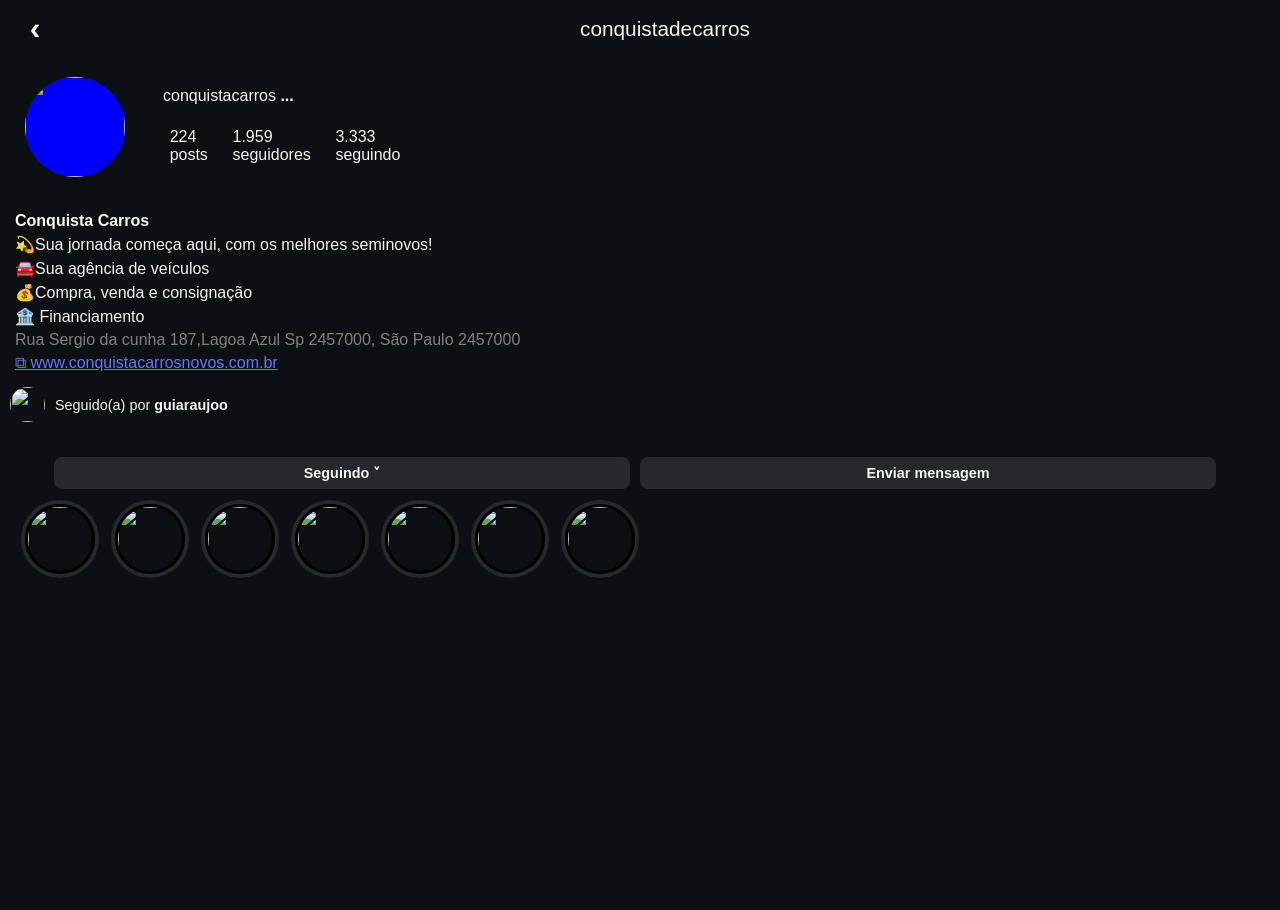
==== Pagina_Instagram/index.html @ 1b1b03c7 "Adicionado novos itens +Adicionado seguidor comum +Adicionado Destaques iniciais" ====
<!DOCTYPE html>
<html lang="pr-br">

<head>
    <meta charset="UTF-8">
    <meta name="viewport" content="width=device-width, initial-scale=1.0">
    <title>Instagram</title>
    <style>
        * {
            margin: 0px;
            padding: 0px;
            box-sizing: border-box;
            color: whitesmoke;
            font-family: Arial, Helvetica, sans-serif;
        }

        body {
            background-color: #0c1014;
            height: 100vh;
            width: 100vw;
        }

        header {
            display: flex;
            flex-flow: row nowrap;
            justify-content: center;
            align-items: center;
            margin: 10px;
        }

        header>#btnVoltar {
            background-color: rgba(0, 0, 0, 0);
            font-size: 2em;
            border: 0px;

            flex-basis: 50px;
            align-self: center;
        }

        header>#btnVoltar:hover {
            cursor: pointer;
        }

        header>#perfilHeader {
            font-size: 1.3em;
            margin: auto;
        }

        main {
            margin-top: 30px;
        }

        main>#cardPerfil {
            width: 90vw;
            margin-bottom: 35px;
            margin-left: 15px;

            display: flex;
        }

        main>section>#infoPerfil {
            padding: 10px;
            width: 280px;

            display: flex;
            flex-flow: row wrap;
        }

        main>section>#fotoPerfil {
            width: 100px;
            height: 100px;
            border-radius: 50%;
            background-color: blue;

            float: left;
            margin: 0px 10px 0px 10px;
        }

        main>section>#fotoPerfil:hover {
            cursor: pointer;
        }

        main>section>div>#perfilMain {
            margin-bottom: 15px;
            margin-left: 18px;

            flex-basis: 90%;
            flex-grow: 1;
        }

        main>section>div>#perfilMain:hover {
            cursor: pointer;
        }

        section>#infoPerfil>#dadosPerfil {

            display: flex;
            justify-content: space-evenly;
            align-items: center;
        }


        #dadosPerfil>.perfilItem {
            margin-left: 20px;

            flex-basis: 30px;
        }

        #dadosPerfil>.perfilItem:hover {
            cursor: pointer;
        }

        #dadosPerfil>#posts:hover {
            cursor: text;
        }

        main>#bioPerfil p {
            width: 90vw;
            margin: 5px;
            margin-left: 15px;
        }

        main>#boxSC {
            margin-top: 15px;
            width: 60vw;

            display: flex;
            align-items: center;
        }

        main>#boxSC:hover {
            cursor: pointer;
        }

        main>#boxSC>p {
            font-size: 0.9em;
        }

        section>#seguidorComun {
            width: 35px;
            height: 35px;
            border-radius: 50%;
            margin-left: 10px;
            margin-right: 10px;

            flex-basis: 35px;
        }

        section>#interacao {
            margin-top: 35px;
            width: 100%;

            display: flex;
            justify-content: center;
        }

        section>#interacao>.btnInt {
            background-color: #25292e;
            border: 0px;
            padding: 8px;
            border-radius: 8px;
            font-size: 0.9em;
            margin-right: 10px;

            flex-basis: 45vw;
        }

        section>#interacao>.btnInt:hover {
            background-color: #444c55;
        }

        #boxDestaques {
            padding: 15px;
            width: 95%;
            overflow: auto;

            display: flex;
            flex-flow: row nowrap;
            align-items: center;
        }

        ::-webkit-scrollbar {
            display: none;
        }

        section>.itemDestaque {
            width: 70px;
            height: 70px;
            border-radius: 50%;
            box-shadow: 0 0 0 4px #25292e;
            border: 3px solid black;
            margin: 0px 10px;

            flex-shrink: 0;
            flex-grow: 0;
        }
    </style>

</head>

<body>
    <header>
        <button id="btnVoltar">

            <botao><strong>‹</strong>
        </button>
        <p id="perfilHeader">conquistadecarros</p>
    </header>
    <main>
        <section id="cardPerfil">
            <img src="https://blog.autocompara.com.br/wp-content/uploads/2024/06/carros-esportivos.jpeg"
                id="fotoPerfil"></img>
            <div id="infoPerfil">
                <p id="perfilMain">conquistacarros <strong>...</strong></p>
                <div id="dadosPerfil">
                    <p class="perfilItem" id="posts">224 posts</p>
                    <p class="perfilItem" id="seguidores">1.959 seguidores</p>
                    <p class="perfilItem" id="seguindo">3.333 seguindo</p>
                </div>
            </div>
        </section>
        <section id="bioPerfil">
            <p><strong>Conquista Carros</strong></p>
            <p>💫Sua jornada começa aqui, com os melhores seminovos!</p>
            <p>🚘Sua agência de veículos</p>
            <p>💰Compra, venda e consignação</p>
            <p>🏦 Financiamento</p>
            <p style="color:gray;">Rua Sergio da cunha 187,Lagoa Azul Sp 2457000, São Paulo 2457000</p>
            <p> <a style="color:#6e70ff;" href="http://www.conquistacarrosnovos.com.br">
                    ⧉ www.conquistacarrosnovos.com.br</a></p>
        </section>
        <section id="boxSC">
            <img id="seguidorComun"
                src="https://plus.unsplash.com/premium_photo-1689530775582-83b8abdb5020?w=500&auto=format&fit=crop&q=60&ixlib=rb-4.1.0&ixid=M3wxMjA3fDB8MHxzZWFyY2h8MXx8cGVzc29hJTIwYWxlYXQlQzMlQjNyaWF8ZW58MHx8MHx8fDA%3D"
                alt="">
            <p>Seguido(a) por <strong>guiaraujoo</strong></p>
        </section>
        <section>
            <div id="interacao">
                <button class="btnInt"><strong>Seguindo ˅ </strong> </button>
                <button class="btnInt"><strong>Enviar mensagem</strong></button>
            </div>
        </section>

        <section id="boxDestaques">
            <img class="itemDestaque"
                src="https://garagem360.com.br/wp-content/uploads/2021/12/volkswagen_gol_power_6.jpeg" alt="">
            <img class="itemDestaque"
                src="https://garagem360.com.br/wp-content/uploads/2021/12/volkswagen_gol_power_6.jpeg" alt="">
            <img class="itemDestaque"
                src="https://www.comprecar.com.br/storage/vehicles/thumb/ed3e08fd-9a3f-4978-8001-3b083bf910c9.webp"
                alt="">
            <img class="itemDestaque"
                src="https://redecredauto-blog.s3.sa-east-1.amazonaws.com/wp-content/uploads/2023/11/09171520/278695-compra-de-carros-usados-com-muitos-quilometros-rodados-vale-a-pena.jpg"
                alt="">
            <img class="itemDestaque"
                src="https://encrypted-tbn0.gstatic.com/images?q=tbn:ANd9GcQ0_RZX6P9rd5y6rf4vx3upo7INqJicwXVPDw&s"
                alt="">
            <img class="itemDestaque"
                src="https://portal.comunique-se.com.br/wp-content/uploads/2023/05/6d7c844b-58ec-4c28-bd93-8903c6d6c27c.jpg"
                alt="">
            <img class="itemDestaque"
                src="https://garagem360.com.br/wp-content/uploads/2021/12/volkswagen_gol_power_6.jpeg" alt="">
        </section>
    </main>
</body>

</html>
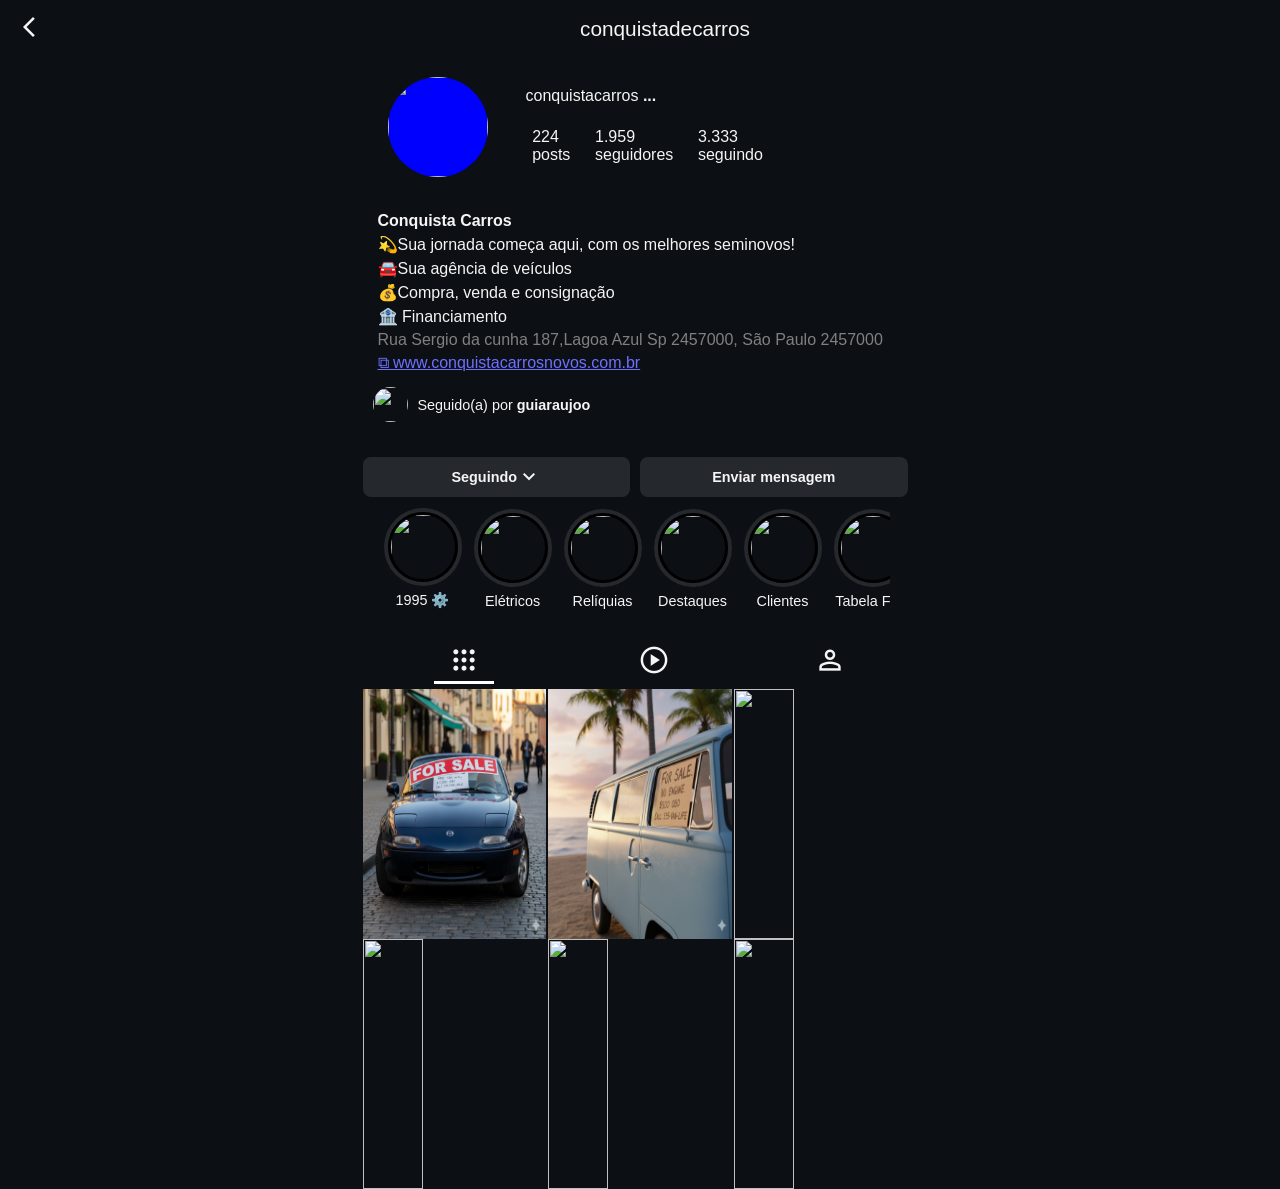
==== commit 0d8c9033: "Design +Adicionado Design das publicações +Adicionado Colunas de conteudo" ====
--- a/Pagina_Instagram/index.html
+++ b/Pagina_Instagram/index.html
@@ -5,6 +5,11 @@
     <meta charset="UTF-8">
     <meta name="viewport" content="width=device-width, initial-scale=1.0">
     <title>Instagram</title>
+
+    <link rel="stylesheet"
+        href="https://fonts.googleapis.com/css2?family=Material+Symbols+Outlined:opsz,wght,FILL,GRAD@20..48,100..700,0..1,-50..200" />
+
+
     <style>
         * {
             margin: 0px;
@@ -47,7 +52,9 @@
         }
 
         main {
+            margin: auto;
             margin-top: 30px;
+            max-width: 555px;
         }
 
         main>#cardPerfil {
@@ -162,6 +169,9 @@
             font-size: 0.9em;
             margin-right: 10px;
 
+            display: flex;
+            align-items: center;
+            justify-content: center;
             flex-basis: 45vw;
         }
 
@@ -183,7 +193,7 @@
             display: none;
         }
 
-        section>.itemDestaque {
+        section>div>.itemDestaque {
             width: 70px;
             height: 70px;
             border-radius: 50%;
@@ -194,6 +204,43 @@
             flex-shrink: 0;
             flex-grow: 0;
         }
+
+        section>.story {
+            display: flex;
+            flex-flow: column wrap;
+            align-items: center;
+        }
+
+        section>.story>p {
+            font-size: 0.9em;
+            margin-top: 10px;
+        }
+
+        section>#selecaoConteudo {
+
+            margin-top: 20px;
+
+            display: flex;
+            justify-content: space-around;
+        }
+
+        .itemConteudo {
+            font-size: 2em;
+        }
+
+        #publicacoes {
+            padding-top: 5px;
+            width: 100%;
+
+            display: flex;
+            flex-flow: row wrap;
+            justify-content: space-between;
+        }
+
+        .itemPublicacao {
+            width: calc(100% /3 - 1px);
+            height: 250px;
+        }
     </style>
 
 </head>
@@ -202,7 +249,9 @@
     <header>
         <button id="btnVoltar">
 
-            <botao><strong>‹</strong>
+            <botao><strong><span class="material-symbols-outlined">
+                        arrow_back_ios
+                    </span></strong>
         </button>
         <p id="perfilHeader">conquistadecarros</p>
     </header>
@@ -237,30 +286,85 @@
         </section>
         <section>
             <div id="interacao">
-                <button class="btnInt"><strong>Seguindo ˅ </strong> </button>
+                <button class="btnInt"><strong style="display: flex; align-items: center;">Seguindo <span
+                            class="material-symbols-outlined">
+                            stat_minus_1
+                        </span></strong> </button>
                 <button class="btnInt"><strong>Enviar mensagem</strong></button>
             </div>
         </section>
 
         <section id="boxDestaques">
-            <img class="itemDestaque"
-                src="https://garagem360.com.br/wp-content/uploads/2021/12/volkswagen_gol_power_6.jpeg" alt="">
-            <img class="itemDestaque"
-                src="https://garagem360.com.br/wp-content/uploads/2021/12/volkswagen_gol_power_6.jpeg" alt="">
-            <img class="itemDestaque"
-                src="https://www.comprecar.com.br/storage/vehicles/thumb/ed3e08fd-9a3f-4978-8001-3b083bf910c9.webp"
-                alt="">
-            <img class="itemDestaque"
-                src="https://redecredauto-blog.s3.sa-east-1.amazonaws.com/wp-content/uploads/2023/11/09171520/278695-compra-de-carros-usados-com-muitos-quilometros-rodados-vale-a-pena.jpg"
-                alt="">
-            <img class="itemDestaque"
-                src="https://encrypted-tbn0.gstatic.com/images?q=tbn:ANd9GcQ0_RZX6P9rd5y6rf4vx3upo7INqJicwXVPDw&s"
-                alt="">
-            <img class="itemDestaque"
-                src="https://portal.comunique-se.com.br/wp-content/uploads/2023/05/6d7c844b-58ec-4c28-bd93-8903c6d6c27c.jpg"
-                alt="">
-            <img class="itemDestaque"
-                src="https://garagem360.com.br/wp-content/uploads/2021/12/volkswagen_gol_power_6.jpeg" alt="">
+            <div class="story">
+                <img class="itemDestaque"
+                    src="https://cdn.autopapo.com.br/box/uploads/2021/07/09184034/chevrolet-chevette-sl-de-frente.jpg"
+                    alt="">
+                <p>1995 ⚙️</p>
+            </div>
+            <div class="story">
+                <img class="itemDestaque"
+                    src="https://classic.exame.com/wp-content/uploads/2024/11/ED1269_Casual_Carro1.jpg?quality=70&strip=info&w=1024"
+                    alt="">
+                <p>Elétricos</p>
+            </div>
+            <div class="story">
+                <img class="itemDestaque"
+                    src="https://www.comprecar.com.br/storage/vehicles/thumb/ed3e08fd-9a3f-4978-8001-3b083bf910c9.webp"
+                    alt="">
+                <p>Relíquias</p>
+            </div>
+            <div class="story">
+                <img class="itemDestaque"
+                    src="https://redecredauto-blog.s3.sa-east-1.amazonaws.com/wp-content/uploads/2023/11/09171520/278695-compra-de-carros-usados-com-muitos-quilometros-rodados-vale-a-pena.jpg"
+                    alt="">
+                <p>Destaques</p>
+            </div>
+            <div class="story">
+                <img class="itemDestaque"
+                    src="https://encrypted-tbn0.gstatic.com/images?q=tbn:ANd9GcQ0_RZX6P9rd5y6rf4vx3upo7INqJicwXVPDw&s"
+                    alt="">
+                <p>Clientes</p>
+            </div>
+            <div class="story">
+                <img class="itemDestaque"
+                    src="https://portal.comunique-se.com.br/wp-content/uploads/2023/05/6d7c844b-58ec-4c28-bd93-8903c6d6c27c.jpg"
+                    alt="">
+                <p>Tabela Fipe</p>
+            </div>
+            <div class="story">
+                <img class="itemDestaque" src="https://blog.superbid.net/wp-content/uploads/2021/09/Reliant-Robin.jpg"
+                    alt="">
+                <p>Modificados</p>
+            </div>
+        </section>
+        <section>
+            <div id="selecaoConteudo">
+                <div><span class="material-symbols-outlined itemConteudo"
+                        style="width: 60px; height: 40px; border-bottom: 3px solid white; text-align: center;">
+                        apps
+                    </span></div>
+                <div><span class="material-symbols-outlined itemConteudo">
+                        play_circle
+                    </span></div>
+                <div><span class="material-symbols-outlined itemConteudo">
+                        person
+                    </span></div>
+            </div>
+            <div id="publicacoes">
+                <img class="itemPublicacao" src="imagens/car1.png" alt="">
+                <img class="itemPublicacao" src="imagens/car2.png" alt="">
+                <img class="itemPublicacao"
+                    src="https://encrypted-tbn0.gstatic.com/images?q=tbn:ANd9GcRXSmokYnrbGhDE2lZcWLGlzHxULhM4pW9LsA&s"
+                    alt="">
+                <img class="itemPublicacao" src="https://www.autoracing.com.br/wp-content/uploads/2019/02/image001.jpg"
+                    alt="">
+                <img class="itemPublicacao"
+                    src="https://encrypted-tbn0.gstatic.com/images?q=tbn:ANd9GcRItrUZjrbVXnxgFd7YKrxcLmFRxy5PTVy1Mg&s"
+                    alt="">
+                <img class="itemPublicacao"
+                    src="https://cdn.acritica.net/img/pc/920/600/dn_arquivo/2025/12/1765505735.jpg" alt="">
+            </div>
+
         </section>
     </main>
 </body>
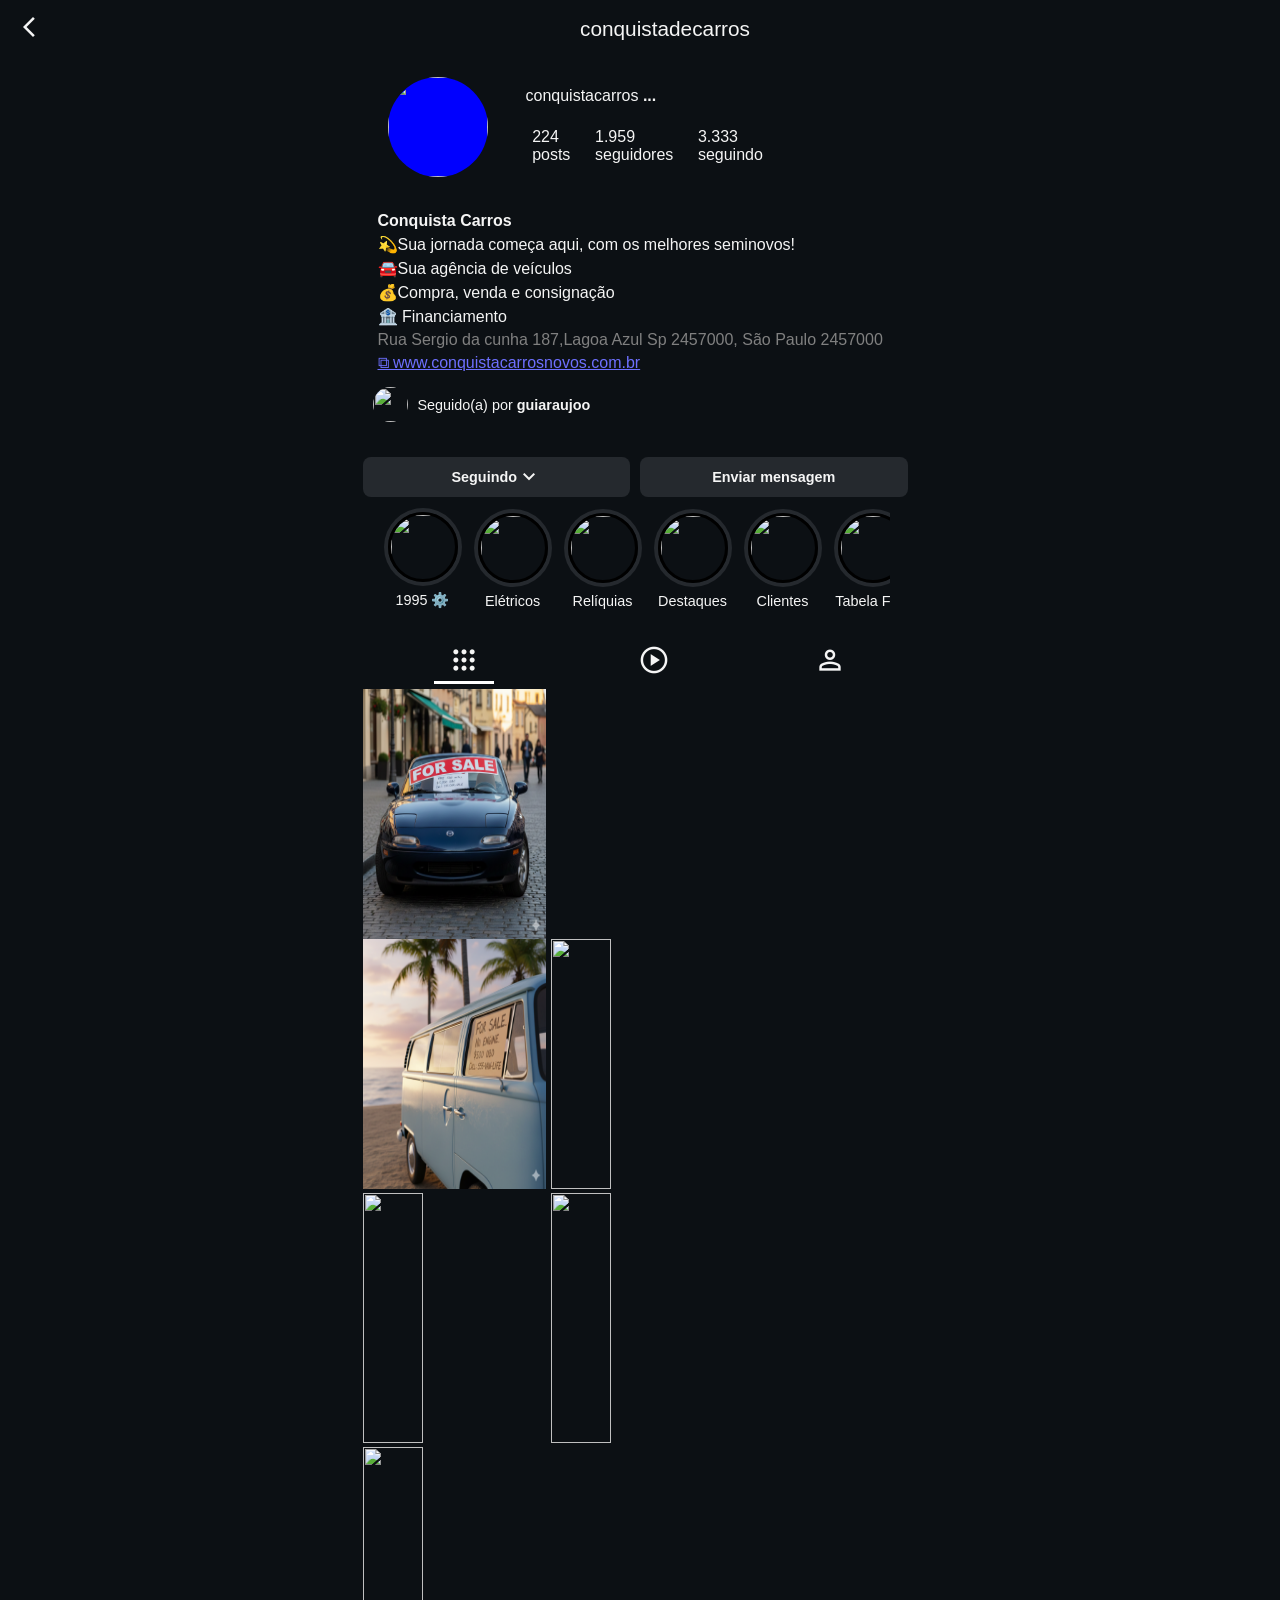
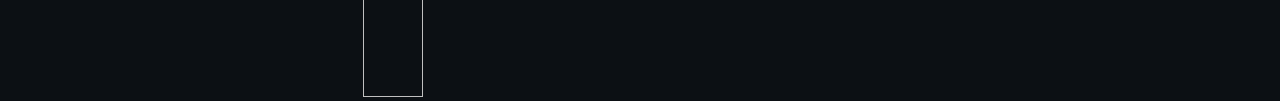
==== commit 66d0941b: "Update index.html" ====
--- a/Pagina_Instagram/index.html
+++ b/Pagina_Instagram/index.html
@@ -351,7 +351,7 @@
                     </span></div>
             </div>
             <div id="publicacoes">
-                <img class="itemPublicacao" src="imagens/car1.png" alt="">
+                <img class="itemPublicacao" src="imagens/car1.png" alt=""> </div>
                 <img class="itemPublicacao" src="imagens/car2.png" alt="">
                 <img class="itemPublicacao"
                     src="https://encrypted-tbn0.gstatic.com/images?q=tbn:ANd9GcRXSmokYnrbGhDE2lZcWLGlzHxULhM4pW9LsA&s"
@@ -367,6 +367,9 @@
 
         </section>
     </main>
+    <script>
+        
+    </script>
 </body>
 
 </html>
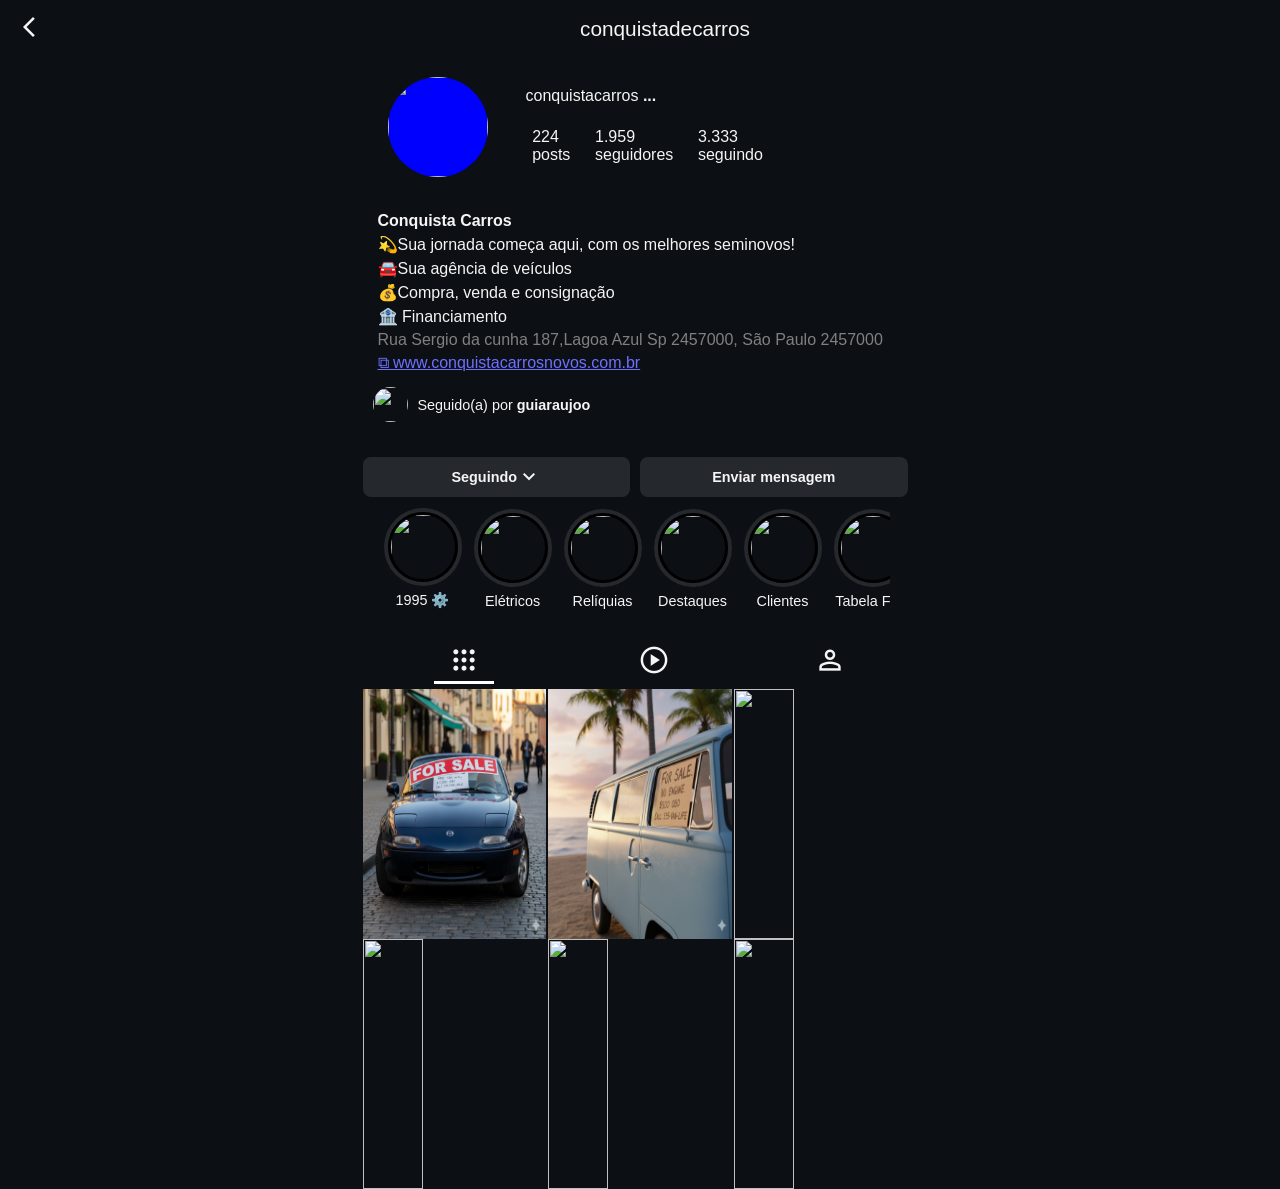
==== commit e69fc9a5: "Update index.html" ====
--- a/Pagina_Instagram/index.html
+++ b/Pagina_Instagram/index.html
@@ -351,7 +351,7 @@
                     </span></div>
             </div>
             <div id="publicacoes">
-                <img class="itemPublicacao" src="imagens/car1.png" alt=""> </div>
+                <img class="itemPublicacao" src="imagens/car1.png" alt="">
                 <img class="itemPublicacao" src="imagens/car2.png" alt="">
                 <img class="itemPublicacao"
                     src="https://encrypted-tbn0.gstatic.com/images?q=tbn:ANd9GcRXSmokYnrbGhDE2lZcWLGlzHxULhM4pW9LsA&s"
@@ -367,9 +367,6 @@
 
         </section>
     </main>
-    <script>
-        
-    </script>
 </body>
 
 </html>
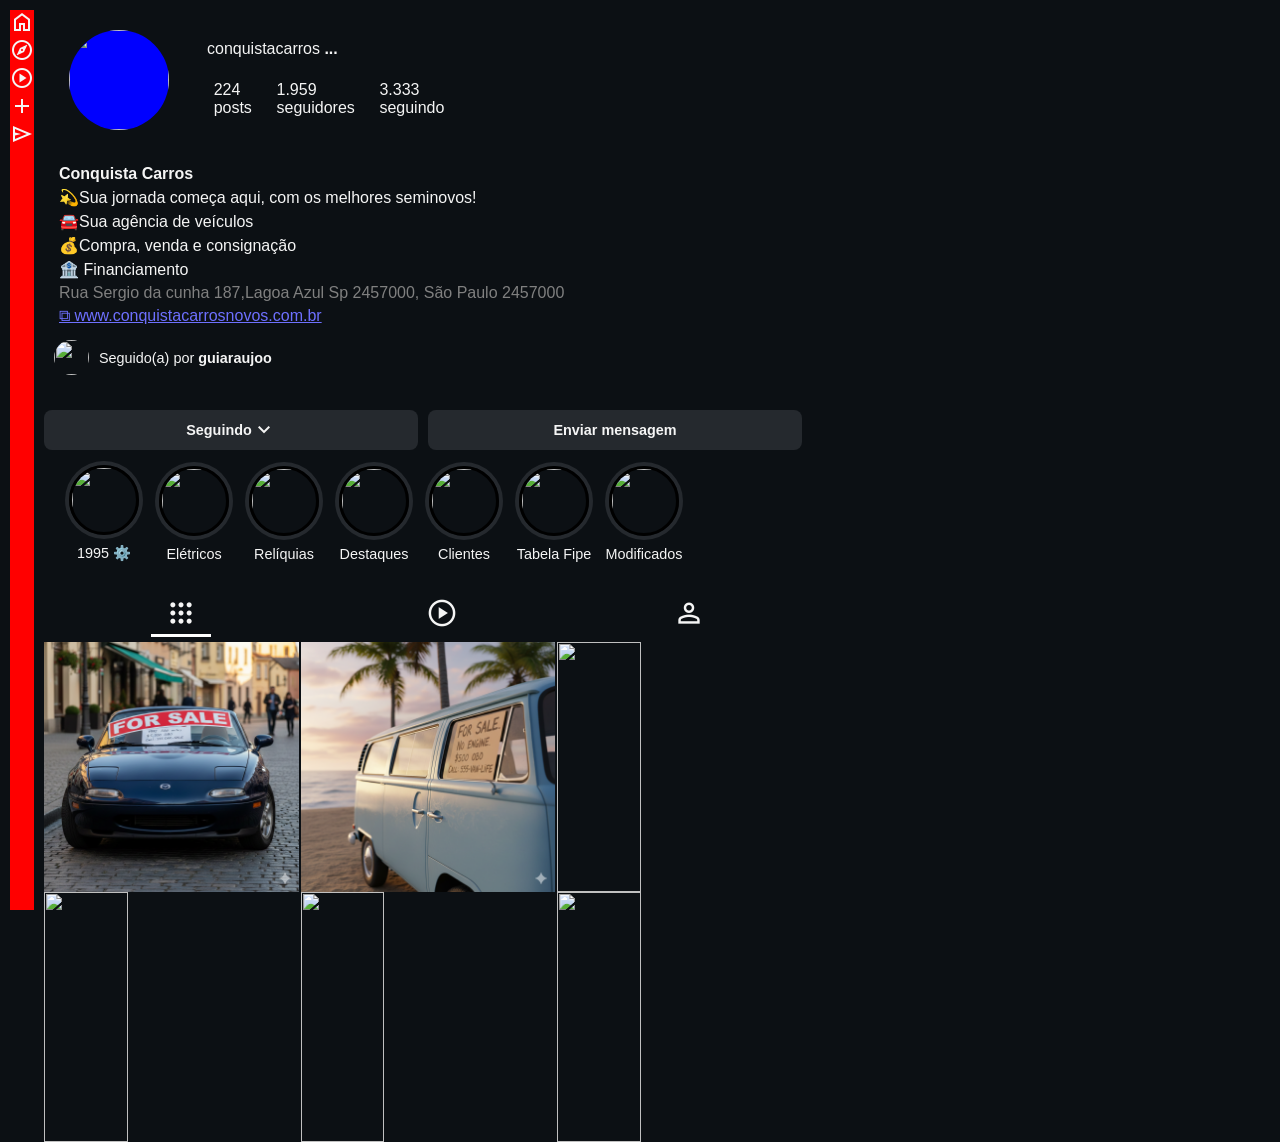
==== commit 9a512e73: "Adicionando Responsividade!" ====
--- a/Pagina_Instagram/index.html
+++ b/Pagina_Instagram/index.html
@@ -8,248 +8,36 @@
 
     <link rel="stylesheet"
         href="https://fonts.googleapis.com/css2?family=Material+Symbols+Outlined:opsz,wght,FILL,GRAD@20..48,100..700,0..1,-50..200" />
-
-
-    <style>
-        * {
-            margin: 0px;
-            padding: 0px;
-            box-sizing: border-box;
-            color: whitesmoke;
-            font-family: Arial, Helvetica, sans-serif;
-        }
-
-        body {
-            background-color: #0c1014;
-            height: 100vh;
-            width: 100vw;
-        }
-
-        header {
-            display: flex;
-            flex-flow: row nowrap;
-            justify-content: center;
-            align-items: center;
-            margin: 10px;
-        }
-
-        header>#btnVoltar {
-            background-color: rgba(0, 0, 0, 0);
-            font-size: 2em;
-            border: 0px;
-
-            flex-basis: 50px;
-            align-self: center;
-        }
-
-        header>#btnVoltar:hover {
-            cursor: pointer;
-        }
-
-        header>#perfilHeader {
-            font-size: 1.3em;
-            margin: auto;
-        }
-
-        main {
-            margin: auto;
-            margin-top: 30px;
-            max-width: 555px;
-        }
-
-        main>#cardPerfil {
-            width: 90vw;
-            margin-bottom: 35px;
-            margin-left: 15px;
-
-            display: flex;
-        }
-
-        main>section>#infoPerfil {
-            padding: 10px;
-            width: 280px;
-
-            display: flex;
-            flex-flow: row wrap;
-        }
-
-        main>section>#fotoPerfil {
-            width: 100px;
-            height: 100px;
-            border-radius: 50%;
-            background-color: blue;
-
-            float: left;
-            margin: 0px 10px 0px 10px;
-        }
-
-        main>section>#fotoPerfil:hover {
-            cursor: pointer;
-        }
-
-        main>section>div>#perfilMain {
-            margin-bottom: 15px;
-            margin-left: 18px;
-
-            flex-basis: 90%;
-            flex-grow: 1;
-        }
-
-        main>section>div>#perfilMain:hover {
-            cursor: pointer;
-        }
-
-        section>#infoPerfil>#dadosPerfil {
-
-            display: flex;
-            justify-content: space-evenly;
-            align-items: center;
-        }
-
-
-        #dadosPerfil>.perfilItem {
-            margin-left: 20px;
-
-            flex-basis: 30px;
-        }
-
-        #dadosPerfil>.perfilItem:hover {
-            cursor: pointer;
-        }
-
-        #dadosPerfil>#posts:hover {
-            cursor: text;
-        }
-
-        main>#bioPerfil p {
-            width: 90vw;
-            margin: 5px;
-            margin-left: 15px;
-        }
-
-        main>#boxSC {
-            margin-top: 15px;
-            width: 60vw;
-
-            display: flex;
-            align-items: center;
-        }
-
-        main>#boxSC:hover {
-            cursor: pointer;
-        }
-
-        main>#boxSC>p {
-            font-size: 0.9em;
-        }
-
-        section>#seguidorComun {
-            width: 35px;
-            height: 35px;
-            border-radius: 50%;
-            margin-left: 10px;
-            margin-right: 10px;
-
-            flex-basis: 35px;
-        }
-
-        section>#interacao {
-            margin-top: 35px;
-            width: 100%;
-
-            display: flex;
-            justify-content: center;
-        }
-
-        section>#interacao>.btnInt {
-            background-color: #25292e;
-            border: 0px;
-            padding: 8px;
-            border-radius: 8px;
-            font-size: 0.9em;
-            margin-right: 10px;
-
-            display: flex;
-            align-items: center;
-            justify-content: center;
-            flex-basis: 45vw;
-        }
-
-        section>#interacao>.btnInt:hover {
-            background-color: #444c55;
-        }
-
-        #boxDestaques {
-            padding: 15px;
-            width: 95%;
-            overflow: auto;
-
-            display: flex;
-            flex-flow: row nowrap;
-            align-items: center;
-        }
-
-        ::-webkit-scrollbar {
-            display: none;
-        }
-
-        section>div>.itemDestaque {
-            width: 70px;
-            height: 70px;
-            border-radius: 50%;
-            box-shadow: 0 0 0 4px #25292e;
-            border: 3px solid black;
-            margin: 0px 10px;
-
-            flex-shrink: 0;
-            flex-grow: 0;
-        }
-
-        section>.story {
-            display: flex;
-            flex-flow: column wrap;
-            align-items: center;
-        }
-
-        section>.story>p {
-            font-size: 0.9em;
-            margin-top: 10px;
-        }
-
-        section>#selecaoConteudo {
-
-            margin-top: 20px;
-
-            display: flex;
-            justify-content: space-around;
-        }
-
-        .itemConteudo {
-            font-size: 2em;
-        }
-
-        #publicacoes {
-            padding-top: 5px;
-            width: 100%;
-
-            display: flex;
-            flex-flow: row wrap;
-            justify-content: space-between;
-        }
-
-        .itemPublicacao {
-            width: calc(100% /3 - 1px);
-            height: 250px;
-        }
-    </style>
+    <link rel="stylesheet" href="estilo/style.css">
+    <link rel="stylesheet" href="estilo/mediaQueries.css">
 
 </head>
 
 <body>
     <header>
+        <div id="menuLateral">
+            <div><span class="material-symbols-outlined iconeFooter">
+                    home
+                </span></div>
+            <div><span class="material-symbols-outlined iconeFooter">
+                    explore
+                </span></div>
+            <div><span class="material-symbols-outlined iconeFooter">
+                    play_circle
+                </span></div>
+            <div><span class="material-symbols-outlined iconeFooter">
+                    add
+                </span></div>
+            <div><span class="material-symbols-outlined iconeFooter">
+                    send
+                </span></div>
+            <div><img style="width: 30px; border-radius: 50%;"
+                    src="https://encrypted-tbn0.gstatic.com/images?q=tbn:ANd9GcRMyJLbSnI5B_R53OxRH_vT6-iD740TaeHsvg&s"
+                    alt=""></div>
+        </div>
         <button id="btnVoltar">
 
-            <botao><strong><span class="material-symbols-outlined">
+            <strong><span class="material-symbols-outlined">
                         arrow_back_ios
                     </span></strong>
         </button>
@@ -367,6 +155,27 @@
 
         </section>
     </main>
+    <br><br>
+    <footer id="menuFooter">
+        <div><span class="material-symbols-outlined iconeFooter">
+                home
+            </span></div>
+        <div><span class="material-symbols-outlined iconeFooter">
+                explore
+            </span></div>
+        <div><span class="material-symbols-outlined iconeFooter">
+                play_circle
+            </span></div>
+        <div><span class="material-symbols-outlined iconeFooter">
+                add
+            </span></div>
+        <div><span class="material-symbols-outlined iconeFooter">
+                send
+            </span></div>
+        <div><img style="width: 30px; border-radius: 50%;"
+                src="https://encrypted-tbn0.gstatic.com/images?q=tbn:ANd9GcRMyJLbSnI5B_R53OxRH_vT6-iD740TaeHsvg&s"
+                alt=""></div>
+    </footer>
 </body>
 
 </html>
--- a/Pagina_Instagram/estilo/style.css
+++ b/Pagina_Instagram/estilo/style.css
@@ -0,0 +1,249 @@
+* {
+    margin: 0px;
+    padding: 0px;
+    box-sizing: border-box;
+    color: whitesmoke;
+    font-family: Arial, Helvetica, sans-serif;
+}
+
+body {
+    background-color: #0c1014;
+    height: 100vh;
+    width: 100vw;
+
+    display: flex;
+}
+
+header {
+    display: flex;
+    flex-flow: row nowrap;
+    justify-content: center;
+    align-items: center;
+    margin: 10px;
+}
+
+header>#btnVoltar {
+    background-color: rgba(0, 0, 0, 0);
+    font-size: 2em;
+    border: 0px;
+
+    flex-basis: 50px;
+    align-self: center;
+}
+
+header>#btnVoltar:hover {
+    cursor: pointer;
+}
+
+header>#perfilHeader {
+    font-size: 1.3em;
+    margin: auto;
+}
+
+main {
+    justify-content: center;
+    margin-top: 30px;
+    max-width: 768px;
+}
+
+main>#cardPerfil {
+    width: 90vw;
+    margin-bottom: 35px;
+    margin-left: 15px;
+
+    display: flex;
+}
+
+main>section>#infoPerfil {
+    padding: 10px;
+    width: 280px;
+
+    display: flex;
+    flex-flow: row wrap;
+}
+
+main>section>#fotoPerfil {
+    width: 100px;
+    height: 100px;
+    border-radius: 50%;
+    background-color: blue;
+
+    float: left;
+    margin: 0px 10px 0px 10px;
+}
+
+main>section>#fotoPerfil:hover {
+    cursor: pointer;
+}
+
+main>section>div>#perfilMain {
+    margin-bottom: 15px;
+    margin-left: 18px;
+
+    flex-basis: 90%;
+    flex-grow: 1;
+}
+
+main>section>div>#perfilMain:hover {
+    cursor: pointer;
+}
+
+section>#infoPerfil>#dadosPerfil {
+
+    display: flex;
+    justify-content: space-evenly;
+    align-items: center;
+}
+
+
+#dadosPerfil>.perfilItem {
+    margin-left: 20px;
+
+    flex-basis: 30px;
+}
+
+#dadosPerfil>.perfilItem:hover {
+    cursor: pointer;
+}
+
+#dadosPerfil>#posts:hover {
+    cursor: text;
+}
+
+main>#bioPerfil p {
+    width: 90vw;
+    margin: 5px;
+    margin-left: 15px;
+}
+
+main>#boxSC {
+    margin-top: 15px;
+    width: 60vw;
+
+    display: flex;
+    align-items: center;
+}
+
+main>#boxSC:hover {
+    cursor: pointer;
+}
+
+main>#boxSC>p {
+    font-size: 0.9em;
+}
+
+section>#seguidorComun {
+    width: 35px;
+    height: 35px;
+    border-radius: 50%;
+    margin-left: 10px;
+    margin-right: 10px;
+
+    flex-basis: 35px;
+}
+
+section>#interacao {
+    margin-top: 35px;
+    width: 100%;
+
+    display: flex;
+    justify-content: center;
+}
+
+section>#interacao>.btnInt {
+    background-color: #25292e;
+    border: 0px;
+    padding: 8px;
+    border-radius: 8px;
+    font-size: 0.9em;
+    margin-right: 10px;
+
+    display: flex;
+    align-items: center;
+    justify-content: center;
+    flex-basis: 45vw;
+}
+
+section>#interacao>.btnInt:hover {
+    background-color: #444c55;
+}
+
+#boxDestaques {
+    padding: 15px;
+    width: 95%;
+    overflow: auto;
+
+    display: flex;
+    flex-flow: row nowrap;
+    align-items: center;
+}
+
+::-webkit-scrollbar {
+    display: none;
+}
+
+section>div>.itemDestaque {
+    width: 70px;
+    height: 70px;
+    border-radius: 50%;
+    box-shadow: 0 0 0 4px #25292e;
+    border: 3px solid black;
+    margin: 0px 10px;
+
+    flex-shrink: 0;
+    flex-grow: 0;
+}
+
+section>.story {
+    display: flex;
+    flex-flow: column wrap;
+    align-items: center;
+}
+
+section>.story>p {
+    font-size: 0.9em;
+    margin-top: 10px;
+}
+
+section>#selecaoConteudo {
+
+    margin-top: 20px;
+
+    display: flex;
+    justify-content: space-around;
+}
+
+.itemConteudo {
+    font-size: 2em;
+}
+
+#publicacoes {
+    padding-top: 5px;
+    width: 100%;
+
+    display: flex;
+    flex-flow: row wrap;
+    justify-content: space-between;
+}
+
+.itemPublicacao {
+    width: calc(100% /3 - 1px);
+    height: 250px;
+}
+
+footer#menuFooter {
+    position: fixed;
+    bottom: 0px;
+    background-color: #0c1014;
+    width: 100%;
+    height: 55px;
+
+    display: flex;
+    justify-content: space-evenly;
+    align-items: center;
+}
+
+footer#menuFooter>div>.iconeFooter {
+    color: white;
+    font-size: 2.1em;
+}
--- a/Pagina_Instagram/estilo/mediaQueries.css
+++ b/Pagina_Instagram/estilo/mediaQueries.css
@@ -0,0 +1,36 @@
+@media (min-width: 768px) {
+
+    /*Elementos Desaparecem:*/
+    header>#btnVoltar,
+    footer#menuFooter,
+    header>#perfilHeader {
+        display: none;
+    }
+
+    /*Menu lateral aparece:*/
+    main{
+        width: calc();
+    }
+
+    header {
+        flex-direction: column;
+        align-items: flex-start;
+        justify-content: space-between;
+
+        background-color: red;
+        max-width: 70px;
+        height: 100%;
+    }
+
+    ;
+
+    #menuLateral {
+        display: flex;
+        flex-direction: column;
+        justify-content: space-between;
+    }
+
+
+}
+
+@media (min-width: 768px)
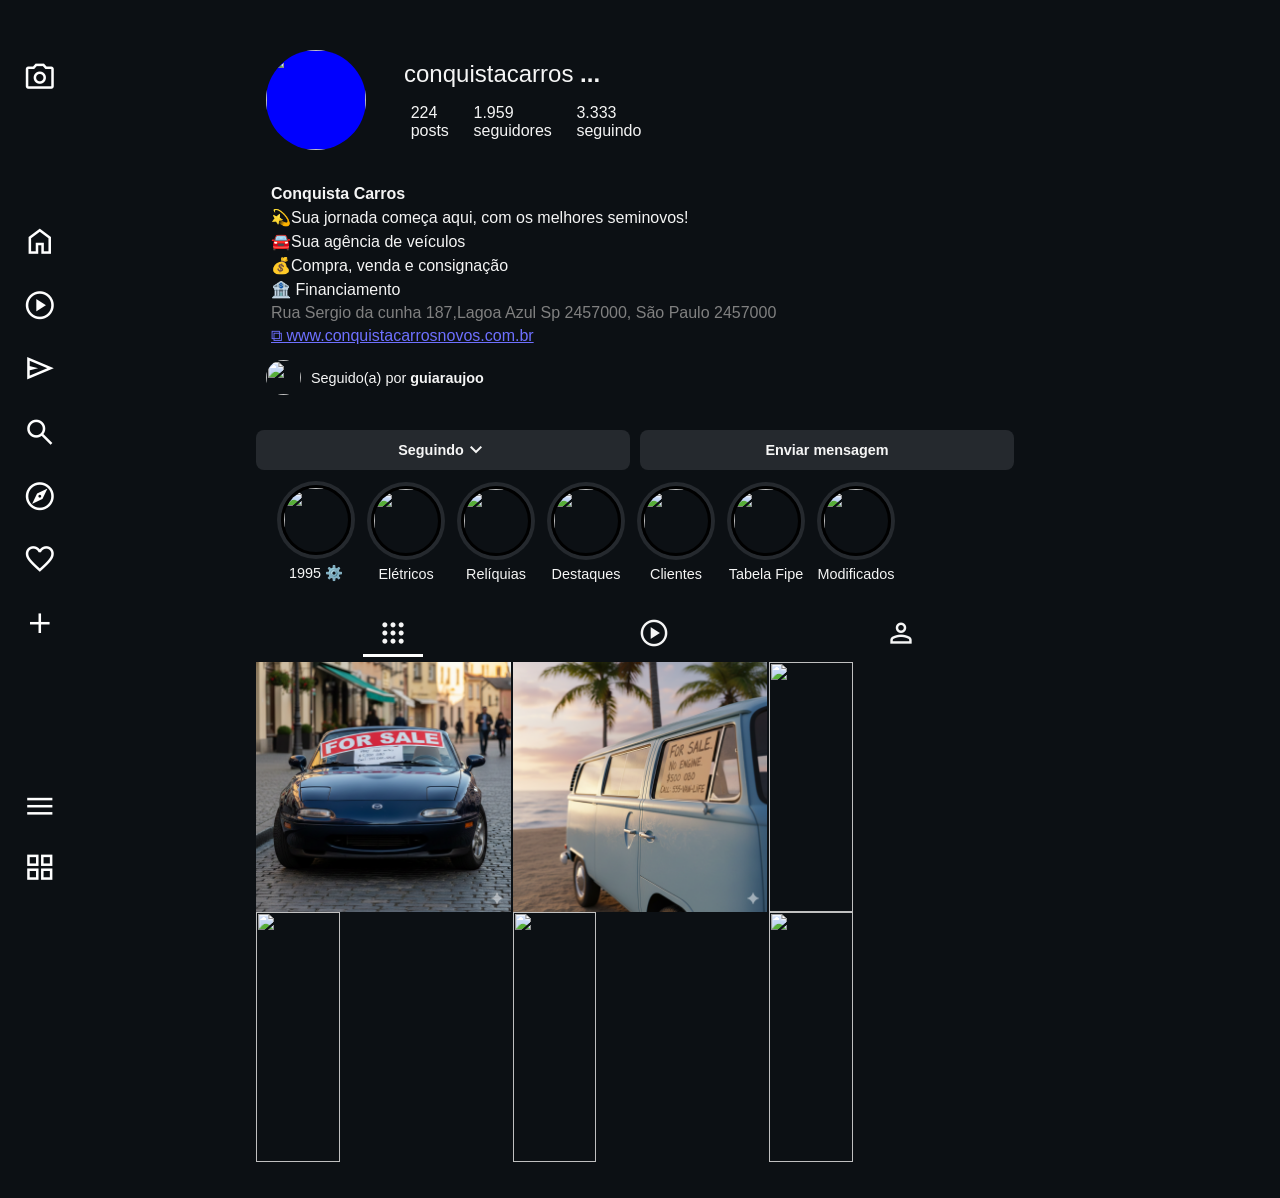
==== commit a689439b: "Alteração nos medias queries + Melhoria de responsividade + Uso de Menu verticial com flex column" ====
--- a/Pagina_Instagram/index.html
+++ b/Pagina_Instagram/index.html
@@ -16,30 +16,69 @@
 <body>
     <header>
         <div id="menuLateral">
-            <div><span class="material-symbols-outlined iconeFooter">
-                    home
-                </span></div>
-            <div><span class="material-symbols-outlined iconeFooter">
-                    explore
-                </span></div>
-            <div><span class="material-symbols-outlined iconeFooter">
-                    play_circle
-                </span></div>
-            <div><span class="material-symbols-outlined iconeFooter">
-                    add
-                </span></div>
-            <div><span class="material-symbols-outlined iconeFooter">
-                    send
-                </span></div>
-            <div><img style="width: 30px; border-radius: 50%;"
-                    src="https://encrypted-tbn0.gstatic.com/images?q=tbn:ANd9GcRMyJLbSnI5B_R53OxRH_vT6-iD740TaeHsvg&s"
-                    alt=""></div>
+
+            <div>
+                <div>
+                    <span class="material-symbols-outlined iconeFooter">
+                        photo_camera
+                    </span>
+                </div>
+            </div>
+
+            <div style="display: flex; flex-flow: column nowrap; justify-content: space-evenly;">
+                <div><span class="material-symbols-outlined iconeFooter">
+                        home
+                    </span></div>
+                <div><span class="material-symbols-outlined iconeFooter">
+                        play_circle
+                    </span></div>
+                <div><span class="material-symbols-outlined iconeFooter">
+                        send
+                    </span></div>
+                <div><span class="material-symbols-outlined iconeFooter">
+                        search
+                    </span></div>
+                <div><span class="material-symbols-outlined iconeFooter">
+                        explore
+                    </span></div>
+                <div>
+                    <span class="material-symbols-outlined iconeFooter">
+                        favorite
+                    </span>
+                </div>
+                <div>
+                    <div>
+                        <span class="material-symbols-outlined iconeFooter">
+                            add
+                        </span>
+                    </div>
+
+                    <img style="width: 35px; border-radius: 50%;"
+                        src="https://encrypted-tbn0.gstatic.com/images?q=tbn:ANd9GcRMyJLbSnI5B_R53OxRH_vT6-iD740TaeHsvg&s"
+                        alt="">
+                </div>
+            </div>
+
+            <div>
+                <div>
+                    <span style="margin-bottom: 10px;" class="material-symbols-outlined iconeFooter">
+                        menu
+                    </span>
+                </div>
+                <br>
+                <div>
+                    <span class="material-symbols-outlined iconeFooter">
+                        grid_view
+                    </span>
+                </div>
+            </div>
+
         </div>
         <button id="btnVoltar">
 
             <strong><span class="material-symbols-outlined">
-                        arrow_back_ios
-                    </span></strong>
+                    arrow_back_ios
+                </span></strong>
         </button>
         <p id="perfilHeader">conquistadecarros</p>
     </header>
--- a/Pagina_Instagram/estilo/style.css
+++ b/Pagina_Instagram/estilo/style.css
@@ -10,16 +10,13 @@
     background-color: #0c1014;
     height: 100vh;
     width: 100vw;
-
-    display: flex;
 }
 
 header {
     display: flex;
-    flex-flow: row nowrap;
-    justify-content: center;
-    align-items: center;
     margin: 10px;
+    height: 30px;
+    justify-content: center;
 }
 
 header>#btnVoltar {
@@ -35,6 +32,10 @@
     cursor: pointer;
 }
 
+header>div#menuLateral {
+    display: none;
+}
+
 header>#perfilHeader {
     font-size: 1.3em;
     margin: auto;
@@ -44,12 +45,13 @@
     justify-content: center;
     margin-top: 30px;
     max-width: 768px;
+    margin: auto;
 }
 
 main>#cardPerfil {
-    width: 90vw;
+    width: 100%;
     margin-bottom: 35px;
-    margin-left: 15px;
+
 
     display: flex;
 }
@@ -111,7 +113,7 @@
 }
 
 main>#bioPerfil p {
-    width: 90vw;
+    width: 100%;
     margin: 5px;
     margin-left: 15px;
 }
@@ -161,7 +163,7 @@
     display: flex;
     align-items: center;
     justify-content: center;
-    flex-basis: 45vw;
+    flex: 0 1 45vw;
 }
 
 section>#interacao>.btnInt:hover {
--- a/Pagina_Instagram/estilo/mediaQueries.css
+++ b/Pagina_Instagram/estilo/mediaQueries.css
@@ -1,4 +1,4 @@
-@media (min-width: 768px) {
+@media (min-width: 920px) {
 
     /*Elementos Desaparecem:*/
     header>#btnVoltar,
@@ -8,29 +8,34 @@
     }
 
     /*Menu lateral aparece:*/
-    main{
-        width: calc();
+    main {
+        margin: auto;
+        margin-top: 50px;
+    }
+
+    #perfilMain {
+        font-size: 1.5em;
     }
 
     header {
-        flex-direction: column;
-        align-items: flex-start;
-        justify-content: space-between;
-
-        background-color: red;
-        max-width: 70px;
-        height: 100%;
+        width: 60px;
+        height: 95vh;
+        position: fixed;
     }
 
-    ;
+    header>div#menuLateral {
+        display: flex;
+        flex-flow: column nowrap;
+        justify-content: space-between;
+        align-items: center;
 
-    #menuLateral {
-        display: flex;
-        flex-direction: column;
-        justify-content: space-between;
+    }
+
+    .iconeFooter {
+        color: white;
+        font-size: 2.1em;
+        margin-bottom: 30px;
     }
 
 
 }
-
-@media (min-width: 768px)
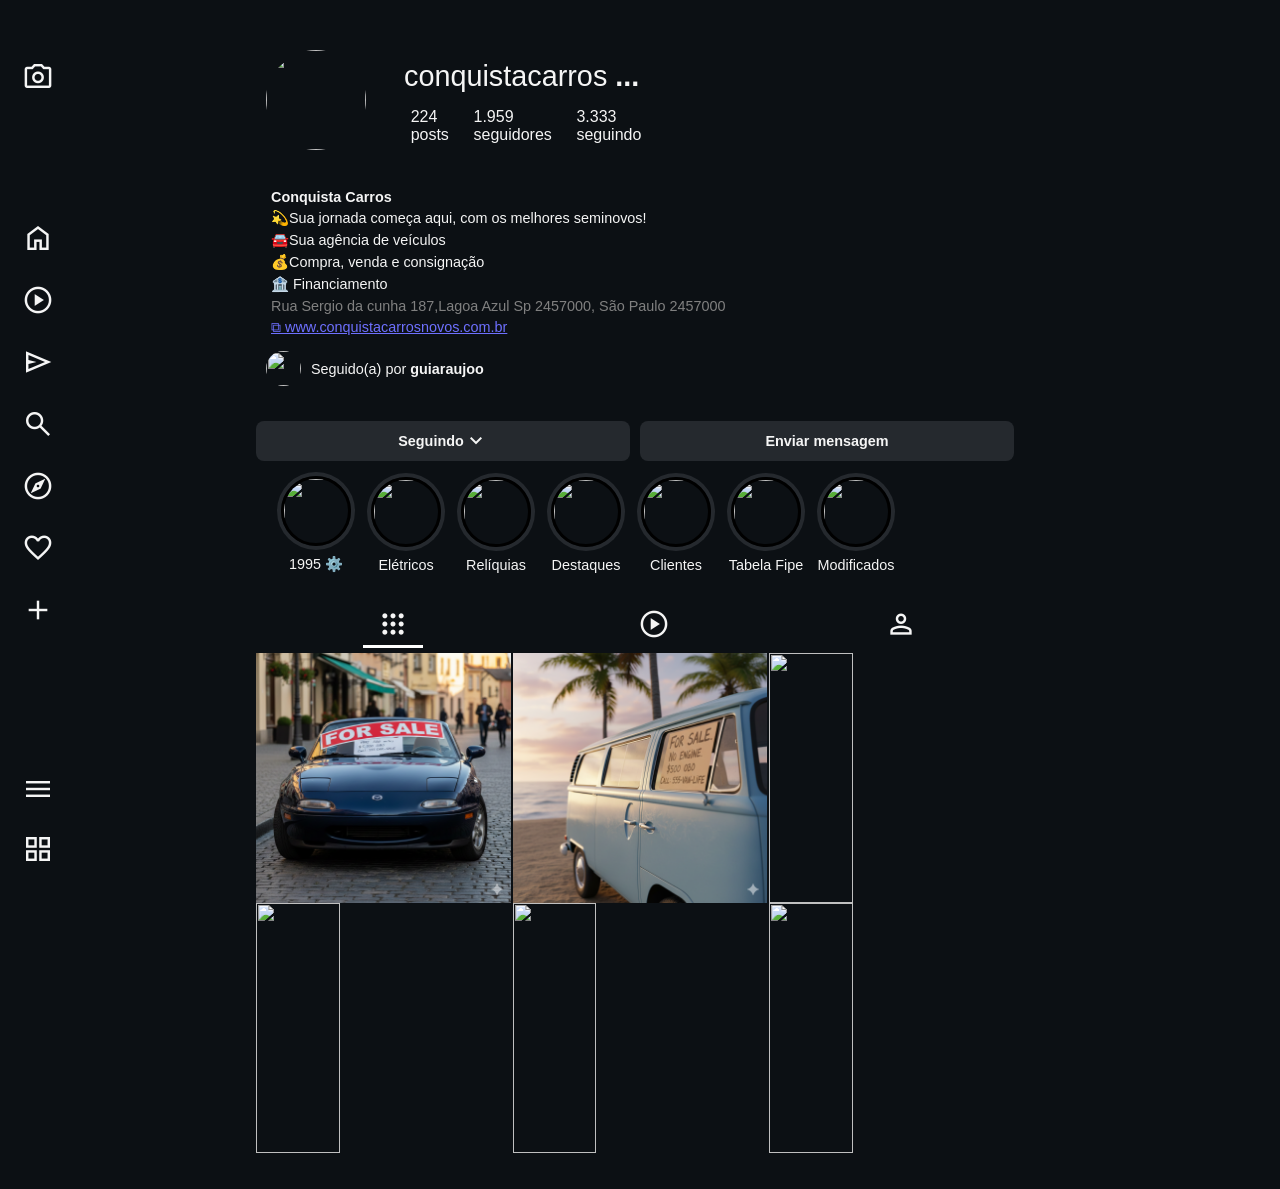
==== commit 14350bc3: "Iniciando Js" ====
--- a/Pagina_Instagram/index.html
+++ b/Pagina_Instagram/index.html
@@ -14,15 +14,13 @@
 </head>
 
 <body>
-    <header>
+    <header id="cabecario">
         <div id="menuLateral">
 
             <div>
-                <div>
-                    <span class="material-symbols-outlined iconeFooter">
-                        photo_camera
-                    </span>
-                </div>
+                <span class="material-symbols-outlined iconeFooter">
+                    photo_camera
+                </span>
             </div>
 
             <div style="display: flex; flex-flow: column nowrap; justify-content: space-evenly;">
@@ -215,6 +213,22 @@
                 src="https://encrypted-tbn0.gstatic.com/images?q=tbn:ANd9GcRMyJLbSnI5B_R53OxRH_vT6-iD740TaeHsvg&s"
                 alt=""></div>
     </footer>
+    <script>
+        const header = document.getElementById('cabecario');
+        const iconesHeader = document.getElementsByClassName('iconeFooter')
+        const menuLt = document.getElementById('menuLateral');
+
+
+        /*
+        header.addEventListener('mouseenter', () => {
+            header.style = 'border-radius: 10px;;background-color:var(--dark-color); width:300px; justify-content:flex-start;'
+
+            iconesHeader[0].innerHTML = 'photo_camera'
+            menuLt.style = 'align-items:flex-start;'
+
+            iconesHeader[1].innerHTML = 'home <span style="font-size:0.5em">Página Principal</span>'
+        }) */
+    </script>
 </body>
 
 </html>
--- a/Pagina_Instagram/estilo/style.css
+++ b/Pagina_Instagram/estilo/style.css
@@ -2,27 +2,48 @@
     margin: 0px;
     padding: 0px;
     box-sizing: border-box;
-    color: whitesmoke;
     font-family: Arial, Helvetica, sans-serif;
 }
 
+:root {
+    /*Configuração padrão*/
+    --font-size-padrao: 0.9em;
+    --font-size-icones: 2em;
+
+    /*Cores base do tema escuro*/
+    --dark-color: #0c1014;
+    --dark-font-color: whitesmoke;
+    --dark-btn-color: #25292e;
+    --dark-btn-color2: #444c55;
+
+    /*Cores base do tema claro*/
+    --light-color: white;
+    --light-font-color: black;
+}
+
 body {
-    background-color: #0c1014;
+    background-color: var(--dark-color);
     height: 100vh;
     width: 100vw;
+    color: var(--dark-font-color);
 }
 
 header {
-    display: flex;
-    margin: 10px;
+    margin-top: 0px;
     height: 30px;
-    justify-content: center;
+    padding: 10px;
+    padding-left: 25px;
+
+    display: flex;
+    justify-content: center;
+    color: var(--dark-font-color);
 }
 
 header>#btnVoltar {
-    background-color: rgba(0, 0, 0, 0);
-    font-size: 2em;
+    background-color: var(--dark-color);
+    font-size: var(--font-size-icones);
     border: 0px;
+    color: var(--dark-font-color);
 
     flex-basis: 50px;
     align-self: center;
@@ -68,7 +89,6 @@
     width: 100px;
     height: 100px;
     border-radius: 50%;
-    background-color: blue;
 
     float: left;
     margin: 0px 10px 0px 10px;
@@ -113,6 +133,7 @@
 }
 
 main>#bioPerfil p {
+    font-size: var(--font-size-padrao);
     width: 100%;
     margin: 5px;
     margin-left: 15px;
@@ -154,6 +175,7 @@
 
 section>#interacao>.btnInt {
     background-color: #25292e;
+    color: var(--dark-font-color);
     border: 0px;
     padding: 8px;
     border-radius: 8px;
@@ -216,7 +238,7 @@
 }
 
 .itemConteudo {
-    font-size: 2em;
+    font-size: var(--font-size-icones);
 }
 
 #publicacoes {
@@ -246,6 +268,6 @@
 }
 
 footer#menuFooter>div>.iconeFooter {
-    color: white;
-    font-size: 2.1em;
+    color: var(--dark-font-color);
+    font-size: var(--font-size-icones);
 }
--- a/Pagina_Instagram/estilo/mediaQueries.css
+++ b/Pagina_Instagram/estilo/mediaQueries.css
@@ -14,7 +14,7 @@
     }
 
     #perfilMain {
-        font-size: 1.5em;
+        font-size: 1.8em;
     }
 
     header {
@@ -32,10 +32,10 @@
     }
 
     .iconeFooter {
-        color: white;
-        font-size: 2.1em;
+        color: var(--dark-font-color);
+        font-size: var(--font-size-icones);
         margin-bottom: 30px;
     }
 
 
-}
+}
